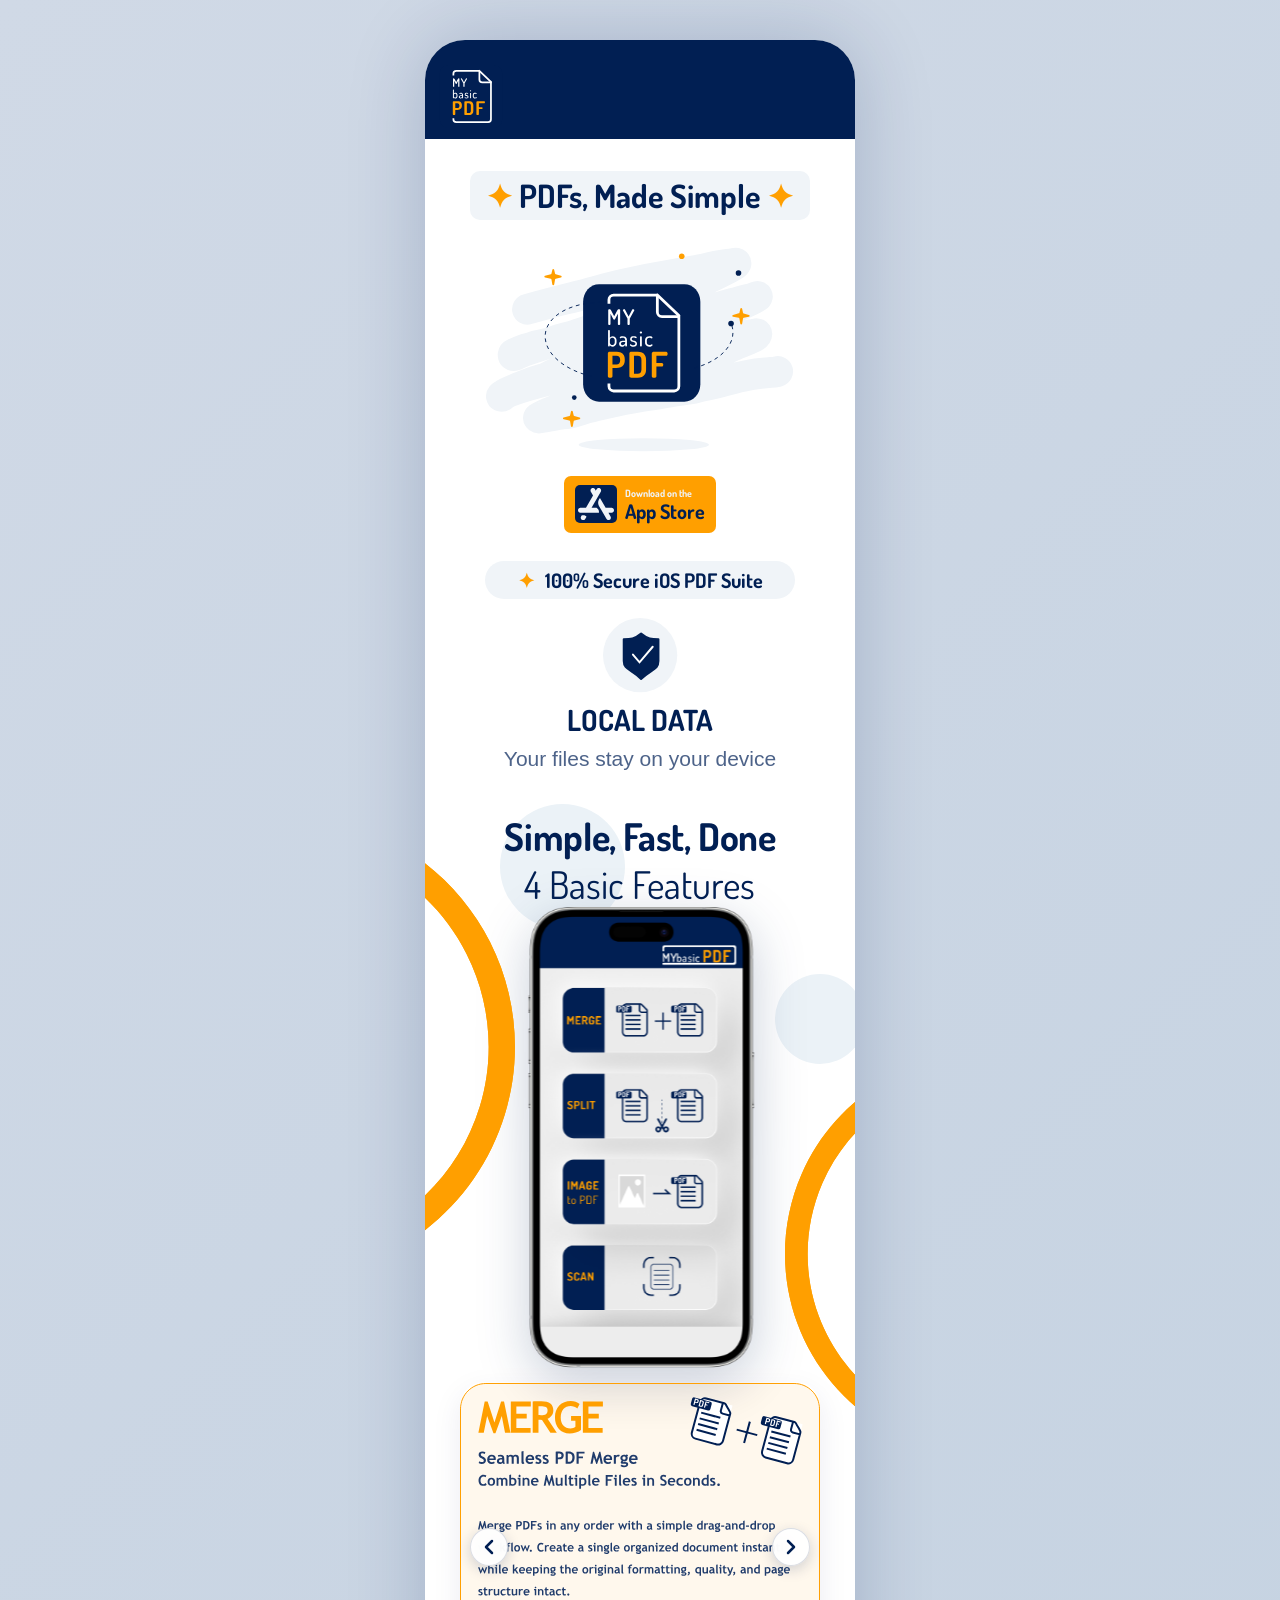
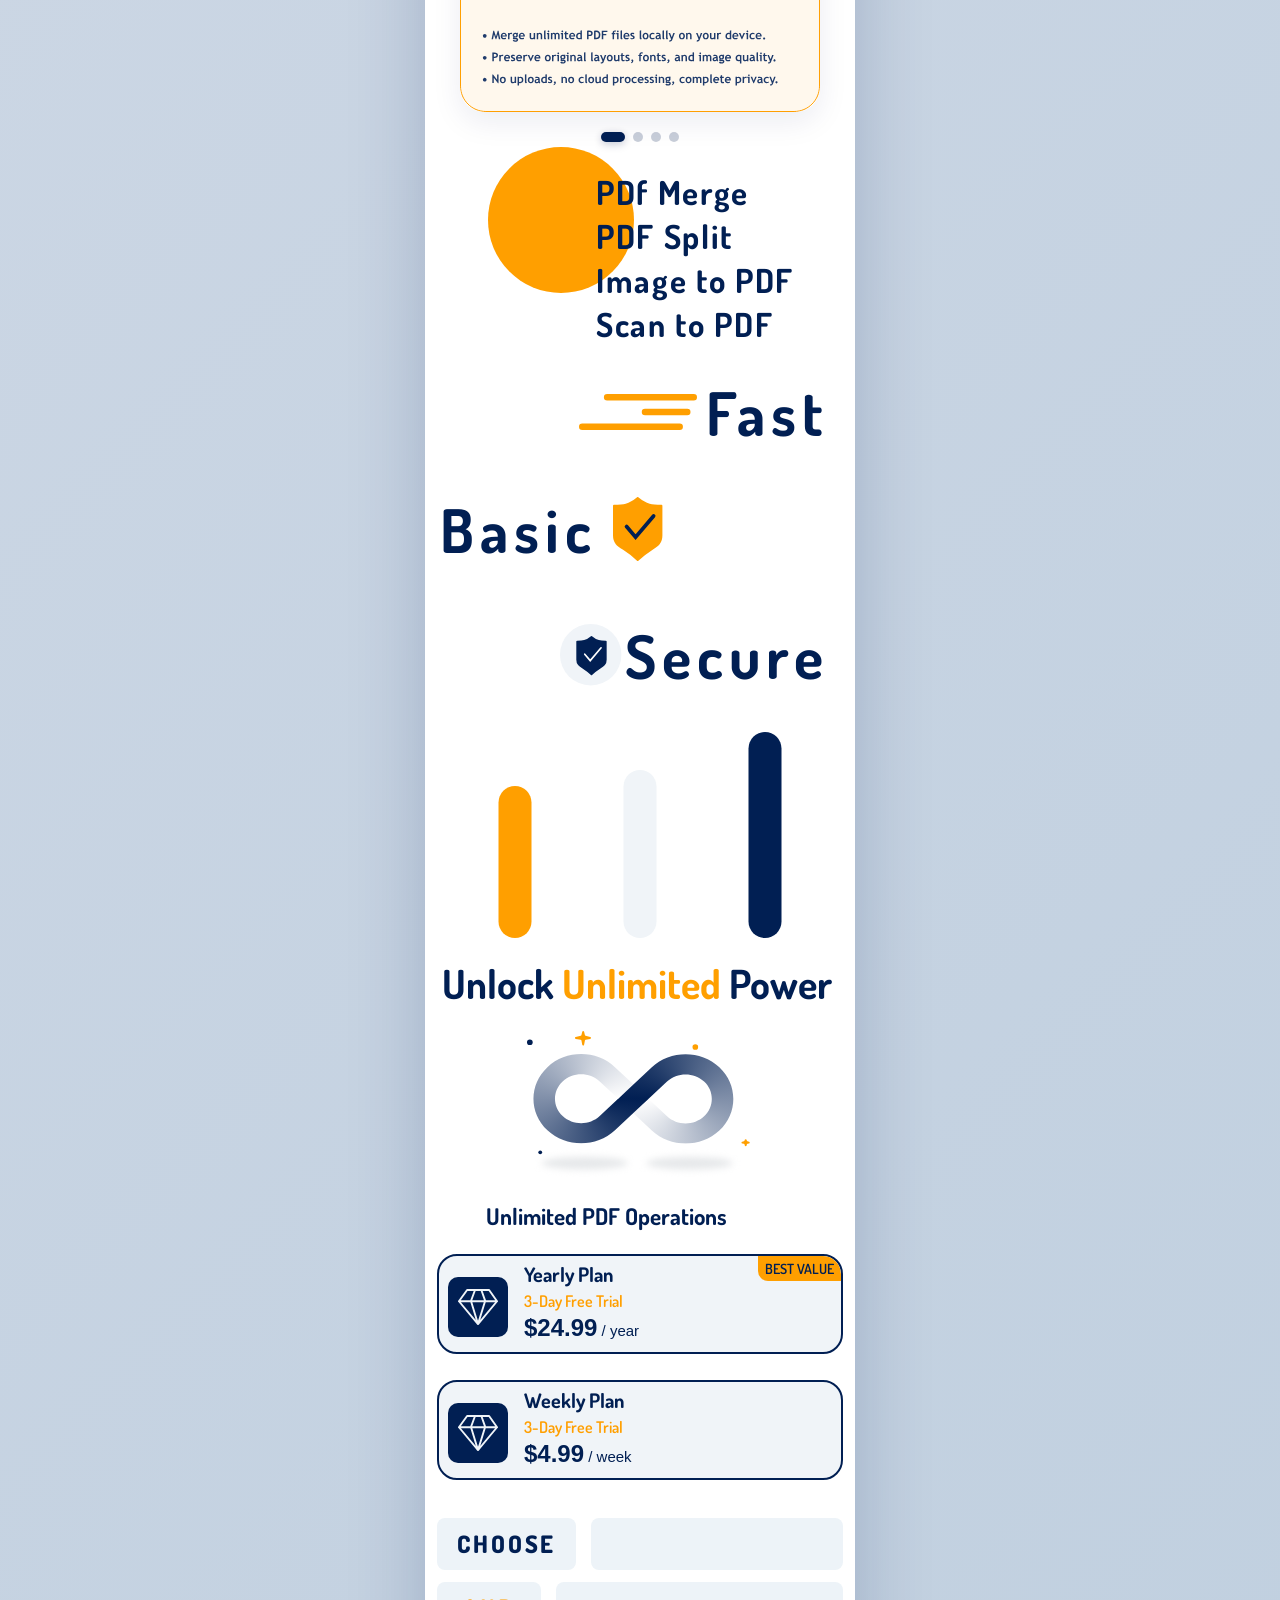
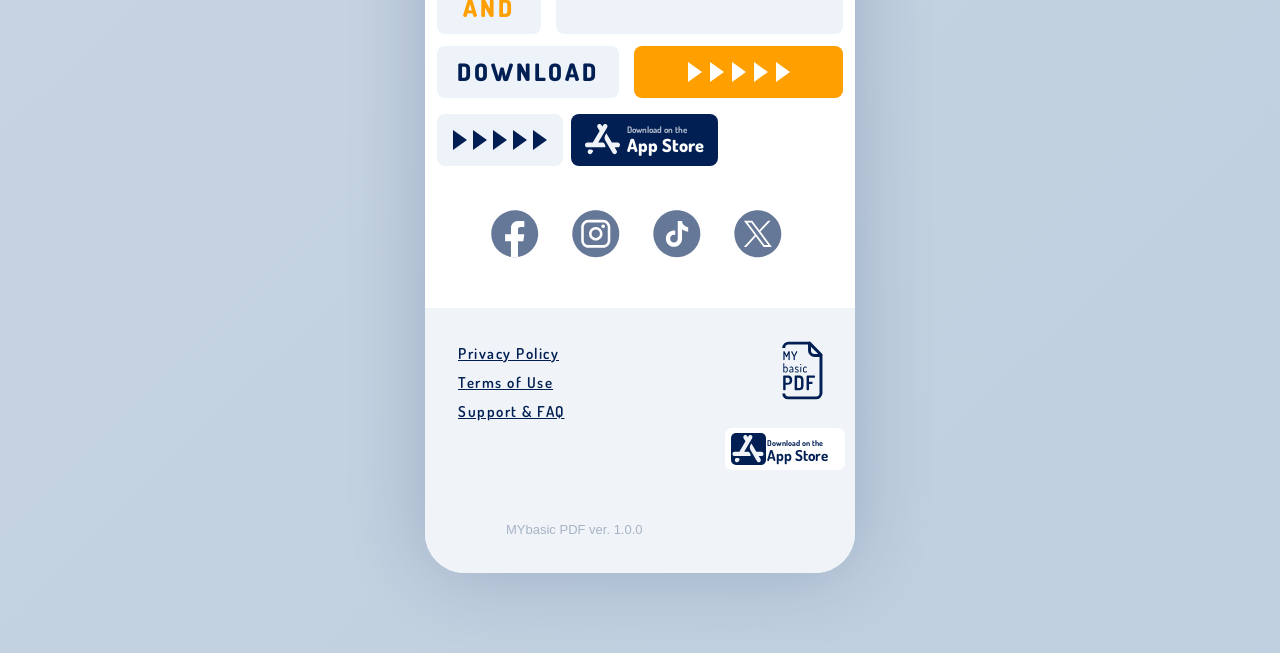
==== index.html @ a15f7bbb "ilk surum: mybasic pdf web yayina hazir" ====
<!DOCTYPE html>
<html lang="en">

<head>
    <meta charset="UTF-8">
    <meta name="viewport" content="width=device-width, initial-scale=1.0, maximum-scale=1.0">
    <title>MYbasic PDF — Simple, Fast, Secure iOS PDF Suite</title>
    <meta name="description"
        content="MYbasic PDF is the ultimate iOS PDF suite. Merge, split, scan and convert images to PDF — all locally on your device. 100% secure, zero cloud upload.">
    <link rel="icon" type="image/svg+xml" href="assets/LOGO1.svg">
    <link rel="preconnect" href="https://fonts.googleapis.com">
    <link rel="preconnect" href="https://fonts.gstatic.com" crossorigin>
    <link href="https://fonts.googleapis.com/css2?family=Dosis:wght@400;600;700;800&display=swap" rel="stylesheet">
    <link rel="stylesheet" href="style.css">
</head>

<body>
    <div id="app-root">

        <!-- ═══════════════════════════════════════════
             1. HEADER — Navy bar + layered logo
        ═══════════════════════════════════════════ -->
        <header class="app-header">
            <div class="header-logo-wrap">
                <img src="assets/LOGO1.svg" alt="" class="rect-43">

            </div>
        </header>

        <!-- ═══════════════════════════════════════════
             2. HERO — "PDFs, Made Simple" + Illustration + App Store
        ═══════════════════════════════════════════ -->
        <section class="hero-section">
            <div class="made-simple-badge">
                <span class="sparkle">✦</span>&nbsp;PDFs, Made Simple&nbsp;<span class="sparkle">✦</span>
            </div>
            <div class="hero-illustration-wrap">
                <img src="assets/SAYFA-1-LL-STRASYON.svg" alt="PDFs Made Simple Illustration" class="hero-illustration">
            </div>
            <a href="#" id="hero-appstore-btn" class="appstore-btn" aria-label="Download on the App Store">
                <div class="btn-apple-box">
                    <img src="assets/Vector2.svg" alt="" class="apple-svg">
                </div>
                <div class="btn-text">
                    <span class="btn-sub">Download on the</span>
                    <span class="btn-main">App Store</span>
                </div>
            </a>
        </section>

        <!-- ═══════════════════════════════════════════
             3. SECURITY — "100% Secure" pill + LOCAL DATA
        ═══════════════════════════════════════════ -->
        <section class="security-section">
            <div class="secure-badge" id="secure-badge-pill">
                <span class="sparkle">✦</span>
                100% Secure iOS PDF Suite
            </div>
            <div class="local-data-box">
                <img src="assets/Group-75.svg" alt="Security shield" class="shield-icon">
                <h2 class="local-data-title">LOCAL DATA</h2>
                <p class="local-data-sub">Your files stay on your device</p>
            </div>
        </section>

        <!-- ═══════════════════════════════════════════
             4 & 5. HEADLINE & PHONE SHOWCASE
        ═══════════════════════════════════════════ -->
        <section class="phone-showcase-section" id="phone-section" aria-label="App features and screenshot">
            <!-- Background floating shapes (free, not constrained) -->
            <div class="ellipse-circle-blue" aria-hidden="true"></div>
            <div class="ellipse-circle-blue-sm" aria-hidden="true"></div>
            <img src="assets/Ellipse-31.svg" alt="" class="ellipse-31" aria-hidden="true">
            <img src="assets/Ellipse-30.svg" alt="" class="ellipse-30" aria-hidden="true">

            <!-- Headline: "Simple, Fast, Done / 4 Basic Features" over the background circle -->
            <div class="headline-wrap">
                <h2 class="headline-title">Simple, Fast, Done</h2>
                <h2 class="headline-sub">4 Basic Features</h2>
            </div>

            <!-- Centered Floating Phone with scroll-driven zoom -->
            <div class="phone-img-wrap" id="zoom-phone-wrap">
                <img src="assets/phone.png" alt="MYbasic PDF app screenshot" class="phone-img" id="zoom-phone-img">
            </div>
        </section>

        <!-- ═══════════════════════════════════════════
             6. FEATURE CARDS — 4 cards: PDF Merge, Split, Image to PDF, Scan to PDF
             These are BELOW the phone, no overlap
        ═══════════════════════════════════════════ -->
        <section class="feature-cards-section" aria-label="App features">
            <div class="cards-carousel-container" id="cards-carousel">
                <button class="carousel-arrow carousel-arrow-prev" id="carousel-prev-btn" aria-label="Previous card">
                    <svg width="24" height="24" viewBox="0 0 24 24" fill="none" xmlns="http://www.w3.org/2000/svg">
                        <path d="M15 18L9 12L15 6" stroke="currentColor" stroke-width="2.5" stroke-linecap="round"
                            stroke-linejoin="round" />
                    </svg>
                </button>

                <div class="cards-slider-track" id="cards-track">
                    <!-- Slide 1: MERGE CARD -->
                    <div class="card-slide active" data-index="0">
                        <img src="assets/MERGE%20CARD.svg" alt="PDF Merge Feature" class="feature-svg-card"
                            loading="lazy">
                    </div>

                    <!-- Slide 2: SPLIT CARD -->
                    <div class="card-slide" data-index="1">
                        <img src="assets/SPLIT%20CARD.svg" alt="PDF Split Feature" class="feature-svg-card"
                            loading="lazy">
                    </div>

                    <!-- Slide 3: IMAGE TO PDF CARD -->
                    <div class="card-slide" data-index="2">
                        <img src="assets/IMAGE%20TO%20PDF%20CARD.svg" alt="Image to PDF Feature"
                            class="feature-svg-card" loading="lazy">
                    </div>

                    <!-- Slide 4: SCAN CARD -->
                    <div class="card-slide" data-index="3">
                        <img src="assets/SCAN%20CARD.svg" alt="Scan to PDF Feature" class="feature-svg-card"
                            loading="lazy">
                    </div>
                </div>

                <button class="carousel-arrow carousel-arrow-next" id="carousel-next-btn" aria-label="Next card">
                    <svg width="24" height="24" viewBox="0 0 24 24" fill="none" xmlns="http://www.w3.org/2000/svg">
                        <path d="M9 18L15 12L9 6" stroke="currentColor" stroke-width="2.5" stroke-linecap="round"
                            stroke-linejoin="round" />
                    </svg>
                </button>
            </div>

            <!-- 4 Dots Indicators -->
            <div class="carousel-dots" id="carousel-dots" role="tablist" aria-label="Card navigation dots">
                <button class="dot-btn active" data-index="0" role="tab" aria-selected="true"
                    aria-label="Card 1: PDF Merge"></button>
                <button class="dot-btn" data-index="1" role="tab" aria-selected="false"
                    aria-label="Card 2: PDF Split"></button>
                <button class="dot-btn" data-index="2" role="tab" aria-selected="false"
                    aria-label="Card 3: Image to PDF"></button>
                <button class="dot-btn" data-index="3" role="tab" aria-selected="false"
                    aria-label="Card 4: Scan to PDF"></button>
            </div>
        </section>

        <!-- ═══════════════════════════════════════════
             7. FEATURE LIST — PDF Merge / Split / Image to PDF / Scan to PDF
        ═══════════════════════════════════════════ -->
        <section class="feature-list-section">
            <div class="feature-list-wrap">
                <div class="feature-list-circle"></div>
                <p class="feature-list-text">
                    PDf Merge<br>
                    PDF Split<br>
                    Image to PDF<br>
                    Scan to PDF
                </p>
            </div>
        </section>

        <!-- ═══════════════════════════════════════════
             8. PILLARS — Fast / Basic / Secure
        ═══════════════════════════════════════════ -->
        <section class="pillars-section">
            <div class="pillars-wrap">
                <div class="pillar-row right">
                    <img src="assets/Vector.svg" alt="" class="pillar-graphic" aria-hidden="true">
                    <span class="pillar-text">Fast</span>
                </div>
                <div class="pillar-row left">
                    <span class="pillar-text">Basic</span>
                    <img src="assets/Group-74.svg" alt="" class="pillar-graphic shapes" aria-hidden="true">
                </div>
                <div class="pillar-row right">
                    <img src="assets/Group-75.svg" alt="" class="pillar-graphic shield-check" aria-hidden="true">
                    <span class="pillar-text">Secure</span>
                </div>
            </div>
        </section>

        <!-- ═══════════════════════════════════════════
             9. POWER BARS — animated decorative chart
        ═══════════════════════════════════════════ -->
        <section class="power-bars-section" aria-hidden="true">
            <div class="power-bars-inner">
                <div class="bar-rect bar-orange"></div>
                <div class="bar-rect bar-lightblue"></div>
                <div class="bar-rect bar-navy"></div>
            </div>
        </section>

        <!-- ═══════════════════════════════════════════
             10. UNLOCK UNLIMITED POWER
        ═══════════════════════════════════════════ -->
        <section class="unlimited-section">
            <h2 class="unlimited-title">
                Unlock <span class="text-orange">Unlimited</span> Power
            </h2>
            <div class="infinity-wrap">
                <img src="assets/Group-124.svg" alt="Infinity icon — unlimited operations" class="infinity-img">
            </div>
            <p class="unlimited-ops-label">Unlimited PDF Operations</p>
        </section>

        <!-- ═══════════════════════════════════════════
             11. PRICING CARDS
        ═══════════════════════════════════════════ -->
        <section class="pricing-section" aria-label="Pricing plans">

            <!-- Yearly Plan (BEST VALUE) -->
            <div class="plan-card" id="yearly-plan">
                <div class="best-value-badge">BEST VALUE</div>
                <div class="plan-card-body">
                    <div class="plan-icon-wrap">
                        <div class="plan-icon-box">
                            <img src="assets/Icon.svg" alt="Diamond" class="diamond-icon">
                        </div>
                    </div>
                    <div class="plan-info">
                        <h3 class="plan-name">Yearly Plan</h3>
                        <span class="plan-trial">3-Day Free Trial</span>
                        <div class="plan-price"><b>$24.99</b><span> / year </span></div>
                    </div>
                </div>
            </div>

            <!-- Weekly Plan -->
            <div class="plan-card" id="weekly-plan">
                <div class="plan-card-body">
                    <div class="plan-icon-wrap">
                        <div class="plan-icon-box">
                            <img src="assets/Icon.svg" alt="Diamond" class="diamond-icon">
                        </div>
                    </div>
                    <div class="plan-info">
                        <h3 class="plan-name">Weekly Plan</h3>
                        <span class="plan-trial">3-Day Free Trial</span>
                        <div class="plan-price"><b>$4.99</b><span> / week </span></div>
                    </div>
                </div>
            </div>

        </section>

        <!-- ═══════════════════════════════════════════
             12. CTA FLOW — CHOOSE / AND / DOWNLOAD + 5 Arrows & App Store
        ═══════════════════════════════════════════ -->
        <section class="cta-flow-section" aria-label="Call to action flow">
            <!-- Row 1: CHOOSE + empty light blue block -->
            <div class="cta-flow-row">
                <div class="cta-pill-label navy-text">CHOOSE</div>
                <div class="cta-pill-empty flex-grow"></div>
            </div>

            <!-- Row 2: AND + empty light blue long block -->
            <div class="cta-flow-row">
                <div class="cta-pill-label orange-text">AND</div>
                <div class="cta-pill-empty flex-grow-long"></div>
            </div>

            <!-- Row 3: DOWNLOAD + orange block with white arrows (Figma exact) -->
            <div class="cta-flow-row">
                <div class="cta-pill-label navy-text">DOWNLOAD</div>
                <div class="cta-orange-arrows-box" aria-hidden="true">
                    <span class="cta-arrow-white"></span>
                    <span class="cta-arrow-white"></span>
                    <span class="cta-arrow-white"></span>
                    <span class="cta-arrow-white"></span>
                    <span class="cta-arrow-white"></span>
                </div>
            </div>

            <!-- Row 4: 5 Navy Arrows + Dark Navy App Store Button (Figma exact) -->
            <div class="cta-flow-row bottom-cta-row">
                <div class="cta-arrows-box" aria-hidden="true">
                    <span class="cta-arrow-triangle"></span>
                    <span class="cta-arrow-triangle"></span>
                    <span class="cta-arrow-triangle"></span>
                    <span class="cta-arrow-triangle"></span>
                    <span class="cta-arrow-triangle"></span>
                </div>
                <a href="#" id="cta-appstore-btn" class="cta-appstore-button navy-button"
                    aria-label="Download on the App Store">
                    <div class="cta-apple-icon-box white-icon">
                        <img src="assets/Vector2.svg" alt="" aria-hidden="true">
                    </div>
                    <div class="cta-appstore-text">
                        <span class="cta-appstore-sub">Download on the</span>
                        <span class="cta-appstore-main">App Store</span>
                    </div>
                </a>
            </div>

            <!-- Social Media Icons (Facebook, Instagram, TikTok, X — Figma exact) -->
            <div class="social-icons-row" aria-label="Social media links">
                <img src="assets/social_icons.svg" alt="Social Media: Facebook, Instagram, TikTok, X"
                    class="social-icons-img">
            </div>
        </section>

        <!-- ═══════════════════════════════════════════
             13. FOOTER
        ═══════════════════════════════════════════ -->
        <footer class="app-footer" id="footer">
            <div class="footer-bg-panel"></div>
            <div class="footer-logo-wrap">
                <img src="assets/LOGO.svg" alt="MYbasic PDF" class="footer-logo">
            </div>
            <nav class="footer-links-list" aria-label="Footer navigation">
                <a href="privacy.html">Privacy Policy</a>
                <a href="terms.html">Terms of Use</a>
                <a href="support.html">Support &amp; FAQ</a>
            </nav>
            <div class="footer-version">MYbasic PDF ver. 1.0.0</div>
            <a href="#" id="footer-appstore-btn" class="footer-appstore-btn" aria-label="Download on the App Store">
                <div class="footer-apple-box">
                    <img src="assets/Vector2.svg" alt="">
                </div>
                <div class="footer-btn-text">
                    <span class="footer-btn-sub">Download on the</span>
                    <span class="footer-btn-main">App Store</span>
                </div>
            </a>
        </footer>

    </div><!-- /#app-root -->

    <script>
        // ── Intersection Observer: fade-up animations on scroll ──
        const observer = new IntersectionObserver((entries) => {
            entries.forEach(entry => {
                if (entry.isIntersecting) {
                    entry.target.classList.add('is-visible');
                    observer.unobserve(entry.target);
                }
            });
        }, { threshold: 0.12 });

        document.querySelectorAll('.plan-card, .unlimited-section, .cards-carousel-container').forEach(el => {
            el.classList.add('will-animate');
            observer.observe(el);
        });

        // ── Feature Cards Carousel Slider (Merge, Split, Image to PDF, Scan) ──
        (function initCardsCarousel() {
            const track = document.getElementById('cards-track');
            const prevBtn = document.getElementById('carousel-prev-btn');
            const nextBtn = document.getElementById('carousel-next-btn');
            const dots = document.querySelectorAll('#carousel-dots .dot-btn');
            const slides = document.querySelectorAll('.card-slide');
            const totalSlides = slides.length;
            let currentIndex = 0;

            function updateCarousel(index) {
                if (index < 0) {
                    currentIndex = totalSlides - 1;
                } else if (index >= totalSlides) {
                    currentIndex = 0;
                } else {
                    currentIndex = index;
                }

                // Slide track transition
                track.style.transform = `translateX(-${currentIndex * 100}%)`;

                // Active classes & accessibility
                slides.forEach((slide, i) => {
                    const isActive = (i === currentIndex);
                    slide.classList.toggle('active', isActive);
                });

                dots.forEach((dot, i) => {
                    const isActive = (i === currentIndex);
                    dot.classList.toggle('active', isActive);
                    dot.setAttribute('aria-selected', isActive ? 'true' : 'false');
                });
            }

            if (prevBtn) {
                prevBtn.addEventListener('click', () => {
                    updateCarousel(currentIndex - 1);
                });
            }

            if (nextBtn) {
                nextBtn.addEventListener('click', () => {
                    updateCarousel(currentIndex + 1);
                });
            }

            dots.forEach((dot, i) => {
                dot.addEventListener('click', () => {
                    updateCarousel(i);
                });
            });

            // Touch swipe support (Mobile friendly)
            let startX = 0;
            let isDragging = false;

            const container = document.getElementById('cards-carousel');
            if (container) {
                container.addEventListener('touchstart', (e) => {
                    startX = e.touches[0].clientX;
                    isDragging = true;
                }, { passive: true });

                container.addEventListener('touchend', (e) => {
                    if (!isDragging) return;
                    const endX = e.changedTouches[0].clientX;
                    const diff = startX - endX;
                    if (Math.abs(diff) > 40) {
                        if (diff > 0) {
                            updateCarousel(currentIndex + 1);
                        } else {
                            updateCarousel(currentIndex - 1);
                        }
                    }
                    isDragging = false;
                }, { passive: true });
            }

            // Keyboard arrow support when focused
            container.addEventListener('keydown', (e) => {
                if (e.key === 'ArrowLeft') {
                    updateCarousel(currentIndex - 1);
                } else if (e.key === 'ArrowRight') {
                    updateCarousel(currentIndex + 1);
                }
            });
        })();
    </script>

</body>

</html>
---- style.css ----
/* ===================================================
   MYbasic PDF — Pixel-Perfect Landing Page
   Framer reference: https://lovable-globe-269634.framer.app/
   Renk sistemi: navy=#011F53, orange=#FF9F00, light=#F0F4F8
   =================================================== */

@import url('https://fonts.googleapis.com/css2?family=Dosis:wght@400;600;700;800&display=swap');

*,
*::before,
*::after {
    box-sizing: border-box;
    margin: 0;
    padding: 0;
    border: 0;
}

:root {
    --navy: #011F53;
    --orange: #FF9F00;
    --light-bg: #F0F4F8;
    --white: #FFFFFF;
    --text-mid: rgba(32, 60, 108, 0.80);
    --page-max: 430px;
    --tr: 0.32s cubic-bezier(0.16, 1, 0.3, 1);
}

html {
    scroll-behavior: smooth;
}

body {
    font-family: 'Dosis', sans-serif;
    background: #dde4ed;
    -webkit-font-smoothing: antialiased;
    min-height: 100vh;
    display: flex;
    justify-content: center;
}

/* ─── Desktop wrapper ──────────────────────────────── */
#app-root {
    width: 100%;
    max-width: var(--page-max);
    background: var(--white);
    position: relative;
    box-shadow: 0 0 80px rgba(1, 31, 83, 0.2);
    overflow-x: hidden;
}

@media (min-width: 900px) {
    body {
        background: linear-gradient(135deg, #d0d9e6 0%, #bfcfdf 100%);
        align-items: flex-start;
        padding: 40px 0 80px;
    }

    #app-root {
        border-radius: 40px;
        margin: 0 auto;
    }
}

img {
    display: block;
}

.sparkle {
    font-style: normal;
    color: var(--orange);
}

/* ═══════════════════════════════════════════════════
   1. HEADER
═══════════════════════════════════════════════════ */
.app-header {
    width: 100%;
    height: 99px;
    background: var(--navy);
    display: flex;
    align-items: flex-start;
    padding: 25px 12px 11px;
    z-index: 20;
    position: relative;
    flex-shrink: 0;
}

.header-logo-wrap {
    position: relative;
    width: 68px;
    height: 63px;
    flex-shrink: 0;
}

.header-logo-wrap .rect-43 {
    width: 68px;
    height: 63px;
}

.header-logo-wrap .rect-41 {
    position: absolute;
    top: 16.9px;
    left: 14.9px;
    width: 40.7px;
    height: 40.7px;
}

.header-logo-wrap .rect-411 {
    position: absolute;
    top: 5.8px;
    left: 14.9px;
    width: 28.5px;
    height: 4.7px;
}

.header-logo-wrap .vec-11 {
    position: absolute;
    top: 5.8px;
    left: 43px;
    width: 12.5px;
    height: 11.1px;
}

.header-logo-wrap .vec-12 {
    position: absolute;
    top: 6.4px;
    left: 43px;
    width: 13.1px;
    height: 11.1px;
}

.header-logo-wrap .label-my {
    position: absolute;
    top: 13.4px;
    left: 14.4px;
    width: 15.2px;
    height: 8.5px;
}

.header-logo-wrap .label-basic {
    position: absolute;
    top: 24.7px;
    left: 14.4px;
    width: 25.9px;
    height: 8.9px;
}

.header-logo-wrap .label-pdf {
    position: absolute;
    top: 36.4px;
    left: 14.2px;
    width: 34.8px;
    height: 14px;
}

/* ═══════════════════════════════════════════════════
   2. HERO
═══════════════════════════════════════════════════ */
.hero-section {
    width: 100%;
    display: flex;
    flex-direction: column;
    align-items: center;
    padding: 32px 16px 28px;
    gap: 24px;
    text-align: center;
}

.made-simple-badge {
    width: 100%;
    max-width: 340px;
    height: 49px;
    border-radius: 10px;
    background: var(--light-bg);
    display: flex;
    align-items: center;
    justify-content: center;
    font-size: 32px;
    font-weight: 700;
    color: var(--navy);
    font-family: 'Dosis', sans-serif;
}

.hero-illustration-wrap {
    width: 100%;
    max-width: 308px;
}

.hero-illustration {
    width: 100%;
    height: auto;
    max-height: 222px;
    object-fit: contain;
}

/* App Store button */
.appstore-btn {
    display: inline-flex;
    align-items: center;
    justify-content: center;
    gap: 8px;
    width: 152px;
    height: 57px;
    border-radius: 7px;
    background: var(--orange);
    text-decoration: none;
    padding: 8px;
    cursor: pointer;
    transition: transform var(--tr), box-shadow var(--tr);
    flex-shrink: 0;
}

.appstore-btn:hover {
    transform: translateY(-2px);
    box-shadow: 0 8px 20px rgba(255, 159, 0, 0.4);
}

.btn-apple-box {
    width: 42px;
    height: 38px;
    border-radius: 5px;
    background: var(--navy);
    display: flex;
    align-items: center;
    justify-content: center;
    flex-shrink: 0;
}

.btn-apple-box .apple-svg {
    width: 90%;
    height: auto;
    max-height: 33px;
    object-fit: contain;
}

.btn-text {
    display: flex;
    flex-direction: column;
    align-items: flex-start;
    justify-content: center;
}

.btn-sub {
    font-size: 10px;
    font-weight: 700;
    color: var(--light-bg);
    line-height: 1.2;
    font-family: 'Dosis', sans-serif;
}

.btn-main {
    font-size: 20px;
    font-weight: 700;
    color: var(--navy);
    line-height: 1;
    margin-top: 2px;
    font-family: 'Dosis', sans-serif;
}

/* ═══════════════════════════════════════════════════
   3. SECURITY
═══════════════════════════════════════════════════ */
.security-section {
    width: 100%;
    display: flex;
    flex-direction: column;
    align-items: center;
    gap: 19px;
    padding: 0 60px 32px;
}

.secure-badge {
    width: 100%;
    max-width: 320px;
    height: 38px;
    border-radius: 20px;
    background: var(--light-bg);
    display: flex;
    align-items: center;
    justify-content: center;
    gap: 10px;
    font-size: 20px;
    font-weight: 700;
    color: var(--navy);
    font-family: 'Dosis', sans-serif;
}

.local-data-box {
    display: flex;
    flex-direction: column;
    align-items: center;
    gap: 8px;
}

.shield-icon {
    width: 75px;
    height: 75px;
    object-fit: contain;
    margin: 0 auto;
}

.local-data-title {
    font-size: 29px;
    font-weight: 700;
    color: var(--navy);
    text-align: center;
    font-family: 'Dosis', sans-serif;
}

.local-data-sub {
    font-size: 21px;
    font-weight: 400;
    color: var(--text-mid);
    text-align: center;
    line-height: 26px;
    font-family: Arial, sans-serif;
}

/* ═══════════════════════════════════════════════════
   4 & 5. HEADLINE & PHONE SHOWCASE (Framer Unclipped Match)
   — Organic background without artificial overflow clips
   — Light gray circle positioned behind "Simple, Fast, Done"
   — Yellow/orange curve flowing naturally around the phone
═══════════════════════════════════════════════════ */
/* ═══════════════════════════════════════════════════
   4 & 5. HEADLINE & PHONE SHOWCASE (Smooth In-Place Scroll Zoom)
   — Normal flow without giant white gaps
   — Zooms smoothly from 0.75 to 1.25 as user scrolls it into view
═══════════════════════════════════════════════════ */
.phone-showcase-section {
    width: 100%;
    position: relative;
    overflow: visible;
    background: transparent;
    display: flex;
    flex-direction: column;
    align-items: center;
    padding-top: 10px;
    margin-bottom: 0px;
}

/* Light circle behind "Simple, Fast, Done" text - positioned towards top-left like Framer */
.ellipse-circle-blue {
    position: absolute;
    top: 0px;
    left: 75px;
    width: 125px;
    height: 125px;
    border-radius: 50%;
    background: #EBF2F7;
    z-index: 0;
    pointer-events: none;
}

.ellipse-circle-blue-sm {
    position: absolute;
    top: 170px;
    right: -10px;
    width: 90px;
    height: 90px;
    border-radius: 50%;
    background: #EBF2F7;
    z-index: 0;
    pointer-events: none;
}

/* Thick yellow/orange curve wrapping naturally from the left around the phone */
.ellipse-31 {
    position: absolute;
    top: -10px;
    left: -200px;
    width: 290px;
    height: 520px;
    z-index: 1;
    pointer-events: none;
    object-fit: contain;
}

/* Thin yellow/orange arc on the right */
.ellipse-30 {
    position: absolute;
    top: 250px;
    right: -90px;
    width: 220px;
    height: 380px;
    z-index: 1;
    pointer-events: none;
    object-fit: contain;
}

/* Headline sits above the background circle */
.headline-wrap {
    position: relative;
    z-index: 2;
    display: flex;
    flex-direction: column;
    align-items: center;
    gap: 4px;
    padding: 0 16px 12px;
    text-align: center;
}

.headline-title {
    font-size: 38px;
    font-weight: 700;
    color: var(--navy);
    line-height: 44px;
    font-family: 'Dosis', sans-serif;
    letter-spacing: -0.01em;
}

.headline-sub {
    font-size: 38px;
    font-weight: 400;
    color: var(--navy);
    line-height: 44px;
    font-family: 'Dosis', sans-serif;
}

/* Sticky Zoom Track: provides the scroll distance for zooming without extra empty space */
.phone-sticky-track {
    position: relative;
    width: 100%;
    height: 1100px;
    /* Exact controlled scroll track for zoom */
}

/* Sticky Window: keeps the phone centered in viewport while scrolling through the track */
.phone-sticky-window {
    position: -webkit-sticky;
    position: sticky;
    top: calc(50vh - 225px);
    width: 100%;
    height: 450px;
    display: flex;
    justify-content: center;
    align-items: center;
    z-index: 3;
    pointer-events: none;
}

/* Centered phone mockup with hardware acceleration */
.phone-img-wrap {
    position: relative;
    width: 250px;
    height: 440px;
    margin: 0 auto;
    display: flex;
    justify-content: center;
    align-items: center;
    pointer-events: auto;
}

.phone-img {
    width: 150%;
    height: 140%;
    object-fit: contain;
    transform: scale(0.75);
    /* Starts at 0.75 */
    transform-origin: center center;
    will-change: transform;
    filter: drop-shadow(0 20px 35px rgba(1, 31, 83, 0.22));
}

/* ═══════════════════════════════════════════════════
   6. FEATURE CARDS CAROUSEL SLIDER (Merge, Split, Image to PDF, Scan)
   Interactive slider with left/right arrows & 4 dots
═══════════════════════════════════════════════════ */
.feature-cards-section {
    width: 100%;
    display: flex;
    flex-direction: column;
    align-items: center;
    padding: 24px 16px 16px;
    position: relative;
}

.cards-carousel-container {
    width: 100%;
    max-width: 360px;
    position: relative;
    overflow: hidden;
    border-radius: 24px;
    box-shadow: 0 10px 30px rgba(1, 31, 83, 0.08);
}

.cards-slider-track {
    display: flex;
    width: 100%;
    transition: transform 0.4s cubic-bezier(0.25, 1, 0.5, 1);
    will-change: transform;
}

.card-slide {
    flex: 0 0 100%;
    width: 100%;
    display: flex;
    justify-content: center;
    align-items: center;
    user-select: none;
    -webkit-user-drag: none;
}

.feature-svg-card {
    width: 100%;
    height: auto;
    display: block;
    aspect-ratio: 361 / 331;
    pointer-events: none;
}

/* Navigation Arrows (Left & Right) */
.carousel-arrow {
    position: absolute;
    top: 50%;
    transform: translateY(-50%);
    width: 38px;
    height: 38px;
    border-radius: 50%;
    background: rgba(255, 255, 255, 0.92);
    border: 1.5px solid rgba(1, 31, 83, 0.15);
    color: var(--navy);
    display: flex;
    align-items: center;
    justify-content: center;
    cursor: pointer;
    z-index: 10;
    box-shadow: 0 4px 14px rgba(1, 31, 83, 0.18);
    transition: all 0.22s ease;
    backdrop-filter: blur(8px);
    -webkit-backdrop-filter: blur(8px);
    padding: 0;
}

.carousel-arrow:hover {
    background: var(--navy);
    color: var(--white);
    border-color: var(--navy);
    transform: translateY(-50%) scale(1.08);
    box-shadow: 0 6px 18px rgba(1, 31, 83, 0.28);
}

.carousel-arrow:active {
    transform: translateY(-50%) scale(0.95);
}

.carousel-arrow-prev {
    left: 10px;
}

.carousel-arrow-next {
    right: 10px;
}

/* 4 Dots Indicator (Social Media / Carousel style) */
.carousel-dots {
    display: flex;
    align-items: center;
    justify-content: center;
    gap: 8px;
    margin-top: 16px;
    padding: 4px 0;
}

.dot-btn {
    width: 10px;
    height: 10px;
    border-radius: 50%;
    background: rgba(1, 31, 83, 0.22);
    border: none;
    cursor: pointer;
    padding: 0;
    transition: all 0.3s cubic-bezier(0.25, 1, 0.5, 1);
}

.dot-btn:hover {
    background: rgba(1, 31, 83, 0.45);
}

.dot-btn.active {
    width: 24px;
    border-radius: 12px;
    background: var(--navy);
    box-shadow: 0 2px 8px rgba(1, 31, 83, 0.25);
}

/* Scroll-in animations */
.will-animate {
    opacity: 0;
    transform: translateY(28px);
    transition: opacity 0.55s ease, transform 0.55s ease;
}

.will-animate:nth-child(2) {
    transition-delay: 0.1s;
}

.will-animate:nth-child(3) {
    transition-delay: 0.2s;
}

.will-animate:nth-child(4) {
    transition-delay: 0.3s;
}

.will-animate.is-visible {
    opacity: 1;
    transform: translateY(0);
}

/* ═══════════════════════════════════════════════════
   7. FEATURE LIST (PDF Merge / Split / etc. big text)
═══════════════════════════════════════════════════ */
.feature-list-section {
    width: 100%;
    display: flex;
    justify-content: flex-end;
    padding: 8px 0 0;
}

.feature-list-wrap {
    position: relative;
    padding: 0 61px 36px;
}

.feature-list-circle {
    position: absolute;
    top: -23px;
    left: -47px;
    width: 146px;
    height: 146px;
    border-radius: 50%;
    background: rgba(255, 159, 0, 1);
}

.feature-list-text {
    font-size: 33px;
    font-weight: 700;
    color: var(--navy);
    line-height: 44px;
    letter-spacing: 0.05em;
    position: relative;
    z-index: 1;
    font-family: 'Dosis', sans-serif;
}

/* ═══════════════════════════════════════════════════
   8. PILLARS — Fast / Basic / Secure
═══════════════════════════════════════════════════ */
.pillars-section {
    width: 100%;
    padding: 8px 0 32px;
}

.pillars-wrap {
    width: 100%;
    padding: 0 26px 0 15px;
    display: flex;
    flex-direction: column;
    gap: 62px;
}

.pillar-row {
    display: flex;
    align-items: center;
}

.pillar-row.right {
    justify-content: flex-end;
}

.pillar-row.left {
    justify-content: flex-start;
    gap: 16px;
}

.pillar-text {
    font-size: 60px;
    font-weight: 700;
    color: var(--navy);
    letter-spacing: 0.1em;
    line-height: 44px;
    font-family: 'Dosis', sans-serif;
}

.pillar-graphic {
    width: 136px;
    height: 36px;
    object-fit: contain;
}

.pillar-graphic.shapes {
    width: 50px;
    height: 66px;
}

.pillar-graphic.shield-check {
    width: 68px;
    height: 62px;
}

/* ═══════════════════════════════════════════════════
   9. POWER BARS
═══════════════════════════════════════════════════ */
.power-bars-section {
    width: 100%;
    height: 220px;
    position: relative;
    overflow: hidden;
}

.power-bars-inner {
    position: absolute;
    bottom: 0;
    left: 50%;
    transform: translateX(-50%);
    display: flex;
    align-items: flex-end;
    gap: 92px;
}

.bar-rect {
    width: 33px;
    border-radius: 20px;
    flex-shrink: 0;
}

.bar-orange {
    height: 152px;
    background: var(--orange);
}

.bar-lightblue {
    height: 168px;
    background: var(--light-bg);

}

.bar-navy {
    height: 206px;
    background: var(--navy);
}

/* ═══════════════════════════════════════════════════
   10. UNLIMITED
═══════════════════════════════════════════════════ */
.unlimited-section {
    width: 100%;
    display: flex;
    flex-direction: column;
    align-items: flex-start;
    gap: 24px;
    padding: 24px 17px 24px;
}

.unlimited-title {
    font-size: 40px;
    font-weight: 700;
    color: var(--navy);
    line-height: 42px;
    font-family: 'Dosis', sans-serif;
}

.unlimited-title .text-orange {
    color: var(--orange);
}

.infinity-wrap {
    width: 100%;
    padding: 0 60px;
}

.infinity-img {
    width: 100%;
    height: 149px;
    object-fit: contain;
}

.unlimited-ops-label {
    font-size: 23px;
    font-weight: 700;
    color: var(--navy);
    padding: 0 44px;
    font-family: 'Dosis', sans-serif;
}

/* ═══════════════════════════════════════════════════
   11. PRICING
═══════════════════════════════════════════════════ */
.pricing-section {
    width: 100%;
    display: flex;
    flex-direction: column;
    gap: 26px;
    padding: 0 12px 22px;
}

.plan-card {
    width: 100%;
    border-radius: 20px;
    background: var(--light-bg);
    border: 2px solid var(--navy);
    display: flex;
    align-items: flex-end;
    padding: 0 0 9px 9px;
    gap: 23px;
    position: relative;
    overflow: hidden;
    transition: transform var(--tr), box-shadow var(--tr);
}

.plan-card:hover {
    transform: translateY(-3px);
    box-shadow: 0 12px 30px rgba(1, 31, 83, 0.12);
}

.best-value-badge {
    position: absolute;
    top: 0;
    right: 0;
    background: var(--orange);
    color: var(--navy);
    font-size: 14px;
    font-weight: 600;
    border-radius: 0 18px 0 10px;
    z-index: 2;
    min-width: 83px;
    height: 25px;
    display: flex;
    align-items: center;
    justify-content: center;
    padding: 0 6px;
    font-family: 'Dosis', sans-serif;
}

.plan-card-body {
    display: flex;
    align-items: flex-end;
    gap: 16px;
    padding-top: 5px;
    flex: 1;
}

.plan-icon-wrap {
    padding-bottom: 6px;
    flex-shrink: 0;
}

.plan-icon-box {
    width: 60px;
    height: 60px;
    border-radius: 10px;
    background: var(--navy);
    display: flex;
    align-items: center;
    justify-content: center;
    padding: 12px 10px;
}

.diamond-icon {
    width: 40px;
    height: 36px;
    object-fit: contain;
}

.plan-info {
    display: flex;
    flex-direction: column;
    gap: 4.5px;
    flex: 1;
}

.plan-name {
    font-size: 20px;
    font-weight: 700;
    color: var(--navy);
    font-family: 'Dosis', sans-serif;
}

.plan-trial {
    font-size: 16px;
    font-weight: 600;
    color: var(--orange);
    font-family: 'Dosis', sans-serif;
}

.plan-price {
    font-size: 24px;
    color: var(--navy);
    font-family: Arial, sans-serif;
    line-height: 24px;
}

.plan-price b {
    font-weight: 700;
}

.plan-price span {
    font-size: 15px;
}

.pricing-appstore-wrap {
    padding: 0 104px;
    width: 100%;
}

.appstore-btn-large {
    display: flex;
    align-items: flex-start;
    gap: 0.8px;
    width: 100%;
    border-radius: 7px;
    background: var(--orange);
    padding: 10px 0.5px 9px 9px;
    cursor: pointer;
    text-decoration: none;
    transition: transform var(--tr), box-shadow var(--tr);
}

.appstore-btn-large:hover {
    transform: translateY(-2px);
    box-shadow: 0 8px 24px rgba(255, 159, 0, 0.4);
}

.btn-large-apple-box {
    width: 42px;
    height: 38px;
    border-radius: 5px;
    background: var(--navy);
    position: relative;
    flex-shrink: 0;
}

.btn-large-apple-box img {
    position: absolute;
    top: 2.5px;
    left: calc(50% - 19.4px);
    width: 38px;
    height: 33px;
}

.btn-large-text {
    display: flex;
    flex-direction: column;
    flex-shrink: 0;
}

.btn-large-sub {
    font-size: 11px;
    font-weight: 700;
    font-family: 'Dosis', sans-serif;
    color: var(--light-bg);
    width: 81px;
    text-align: center;
    display: block;
}

.btn-large-main {
    font-size: 22px;
    line-height: 30px;
    font-weight: 700;
    font-family: 'Dosis', sans-serif;
    color: var(--navy);
    padding-left: 3px;
    margin-top: -6px;
}

/* ═══════════════════════════════════════════════════
   12. CTA FLOW — CHOOSE / AND / DOWNLOAD + 5 Arrows & App Store (Photo 1)
═══════════════════════════════════════════════════ */
.cta-flow-section {
    width: 100%;
    display: flex;
    flex-direction: column;
    gap: 12px;
    padding: 16px 12px 36px;
    box-sizing: border-box;
}

.cta-flow-row {
    display: flex;
    align-items: center;
    gap: 15px;
    width: 100%;
}

.cta-pill-label {
    min-height: 52px;
    display: flex;
    align-items: center;
    justify-content: center;
    padding: 0 20px;
    background: #EDF3F8;
    border-radius: 8px;
    font-size: 24px;
    font-weight: 800;
    letter-spacing: 0.12em;
    font-family: 'Dosis', sans-serif;
    text-transform: uppercase;
    flex-shrink: 0;
}

.cta-pill-label.navy-text {
    color: var(--navy);
}

.cta-pill-label.orange-text {
    color: var(--orange);
    padding: 0 26px;
}

.cta-pill-empty {
    min-height: 52px;
    background: #EDF3F8;
    border-radius: 8px;
}

.cta-pill-empty.flex-grow {
    flex: 1;
}

.cta-pill-empty.flex-grow-long {
    flex: 1;
}

/* Row 4: Arrows Box + App Store Button + Navy block */
.bottom-cta-row {
    margin-top: 4px;
    display: flex;
    align-items: stretch;
    gap: 8px;
}

.cta-arrows-box {
    min-height: 52px;
    background: #EDF3F8;
    border-radius: 8px;
    display: flex;
    align-items: center;
    justify-content: center;
    gap: 6px;
    padding: 0 16px;
    flex-shrink: 0;
}

.cta-arrow-triangle {
    width: 0;
    height: 0;
    border-top: 10px solid transparent;
    border-bottom: 10px solid transparent;
    border-left: 14px solid var(--navy);
    display: inline-block;
}

.cta-appstore-button {
    min-height: 52px;
    background: var(--orange);
    border-radius: 8px;
    display: flex;
    align-items: center;
    padding: 6px 14px;
    gap: 8px;
    text-decoration: none;
    flex-shrink: 0;
    transition: transform var(--tr), box-shadow var(--tr);
}

.cta-appstore-button:hover {
    transform: translateY(-2px);
    box-shadow: 0 6px 20px rgba(255, 159, 0, 0.4);
}

.cta-apple-icon-box {
    width: 34px;
    height: 32px;
    background: var(--navy);
    border-radius: 6px;
    display: flex;
    align-items: center;
    justify-content: center;
}

.cta-apple-icon-box img {
    width: 35px;
    height: 35px;
    object-fit: contain;
}

.cta-appstore-text {
    display: flex;
    flex-direction: column;
}

.cta-appstore-sub {
    font-size: 9px;
    font-weight: 700;
    font-family: 'Dosis', sans-serif;
    color: var(--light-bg);
    line-height: 11px;
}

.cta-appstore-main {
    font-size: 18px;
    font-weight: 800;
    font-family: 'Dosis', sans-serif;
    color: var(--navy);
    line-height: 20px;
}

.cta-orange-arrows-box {
    min-height: 52px;
    flex: 1;
    background: var(--orange);
    border-radius: 8px;
    display: flex;
    align-items: center;
    justify-content: center;
    gap: 8px;
    padding: 0 16px;
}

.cta-arrow-white {
    width: 0;
    height: 0;
    border-top: 10px solid transparent;
    border-bottom: 10px solid transparent;
    border-left: 14px solid var(--white);
    display: inline-block;
}

.cta-appstore-button.navy-button {
    background: var(--navy);
    color: var(--white);
}

.cta-appstore-button.navy-button .cta-apple-icon-box {
    background: transparent;
}

.cta-appstore-button.navy-button .cta-appstore-main {
    color: var(--white);
}

.cta-appstore-button.navy-button .cta-appstore-sub {
    color: rgba(255, 255, 255, 0.7);
}

/* Social media icons row */
.social-icons-row {
    width: 100%;
    display: flex;
    justify-content: center;
    align-items: center;
    padding: 24px 0 8px;
}

.social-icons-img {
    width: 500px;
    height: auto;
    object-fit: contain;
}

/* ═══════════════════════════════════════════════════
   13. FOOTER
═══════════════════════════════════════════════════ */
.app-footer {
    width: 100%;
    height: 265px;
    position: relative;
    background: var(--light-bg);
    overflow: hidden;
}

.footer-bg-panel {
    position: absolute;
    top: 0;
    left: 0;
    width: 397px;
    height: 339px;
    background: var(--light-bg);
}

.footer-logo-wrap {
    position: absolute;
    top: 29px;
    right: 22px;
    z-index: 1;
}

.footer-logo {
    width: 63px;
    height: 68px;
    object-fit: contain;
}

.footer-links-list {
    position: absolute;
    top: 32px;
    left: 33px;
    display: flex;
    flex-direction: column;
    gap: 1px;
    z-index: 1;
}

.footer-links-list a {
    font-size: 15px;
    font-weight: 600;
    color: var(--navy);
    text-decoration: underline;
    letter-spacing: 0.1em;
    line-height: 22px;
    height: 28px;
    display: flex;
    align-items: center;
    font-family: 'Dosis', sans-serif;
    transition: opacity var(--tr);
}

.footer-links-list a:hover {
    opacity: 0.6;
}

.footer-version {
    position: absolute;
    bottom: 36px;
    left: 81px;
    font-size: 13px;
    font-family: Arial, sans-serif;
    color: rgba(1, 31, 83, 0.3);
    z-index: 1;
}

.footer-appstore-btn {
    position: absolute;
    top: 120px;
    right: 10px;
    width: 120px;
    border-radius: 7px;
    background: var(--white);
    display: flex;
    align-items: flex-end;
    padding: 5.4px 2px 2px 6px;
    gap: 4px;
    z-index: 1;
    text-decoration: none;
    transition: transform var(--tr);
}

.footer-appstore-btn:hover {
    transform: translateY(-2px);
}

.footer-apple-box {
    width: 35px;
    height: 32px;
    border-radius: 5px;
    background: var(--navy);
    position: relative;
    flex-shrink: 0;
    margin-bottom: 2.8px;
}

.footer-apple-box img {
    position: absolute;
    top: 2.1px;
    left: calc(50% - 16.25px);
    width: 31.8px;
    height: 27.6px;
}

.footer-btn-text {
    display: flex;
    flex-direction: column;
    flex: 1;
    margin-left: -2.8px;
}

.footer-btn-sub {
    font-size: 8px;
    font-weight: 700;
    color: var(--navy);
    font-family: 'Dosis', sans-serif;
    display: block;
}

.footer-btn-main {
    font-size: 15px;
    font-weight: 700;
    font-family: 'Dosis', sans-serif;
    color: var(--navy);
    line-height: 25px;
    height: 25px;
    min-width: 62px;
    padding-left: 0px;
    margin-top: -5.7px;
    display: flex;
    align-items: center;
}
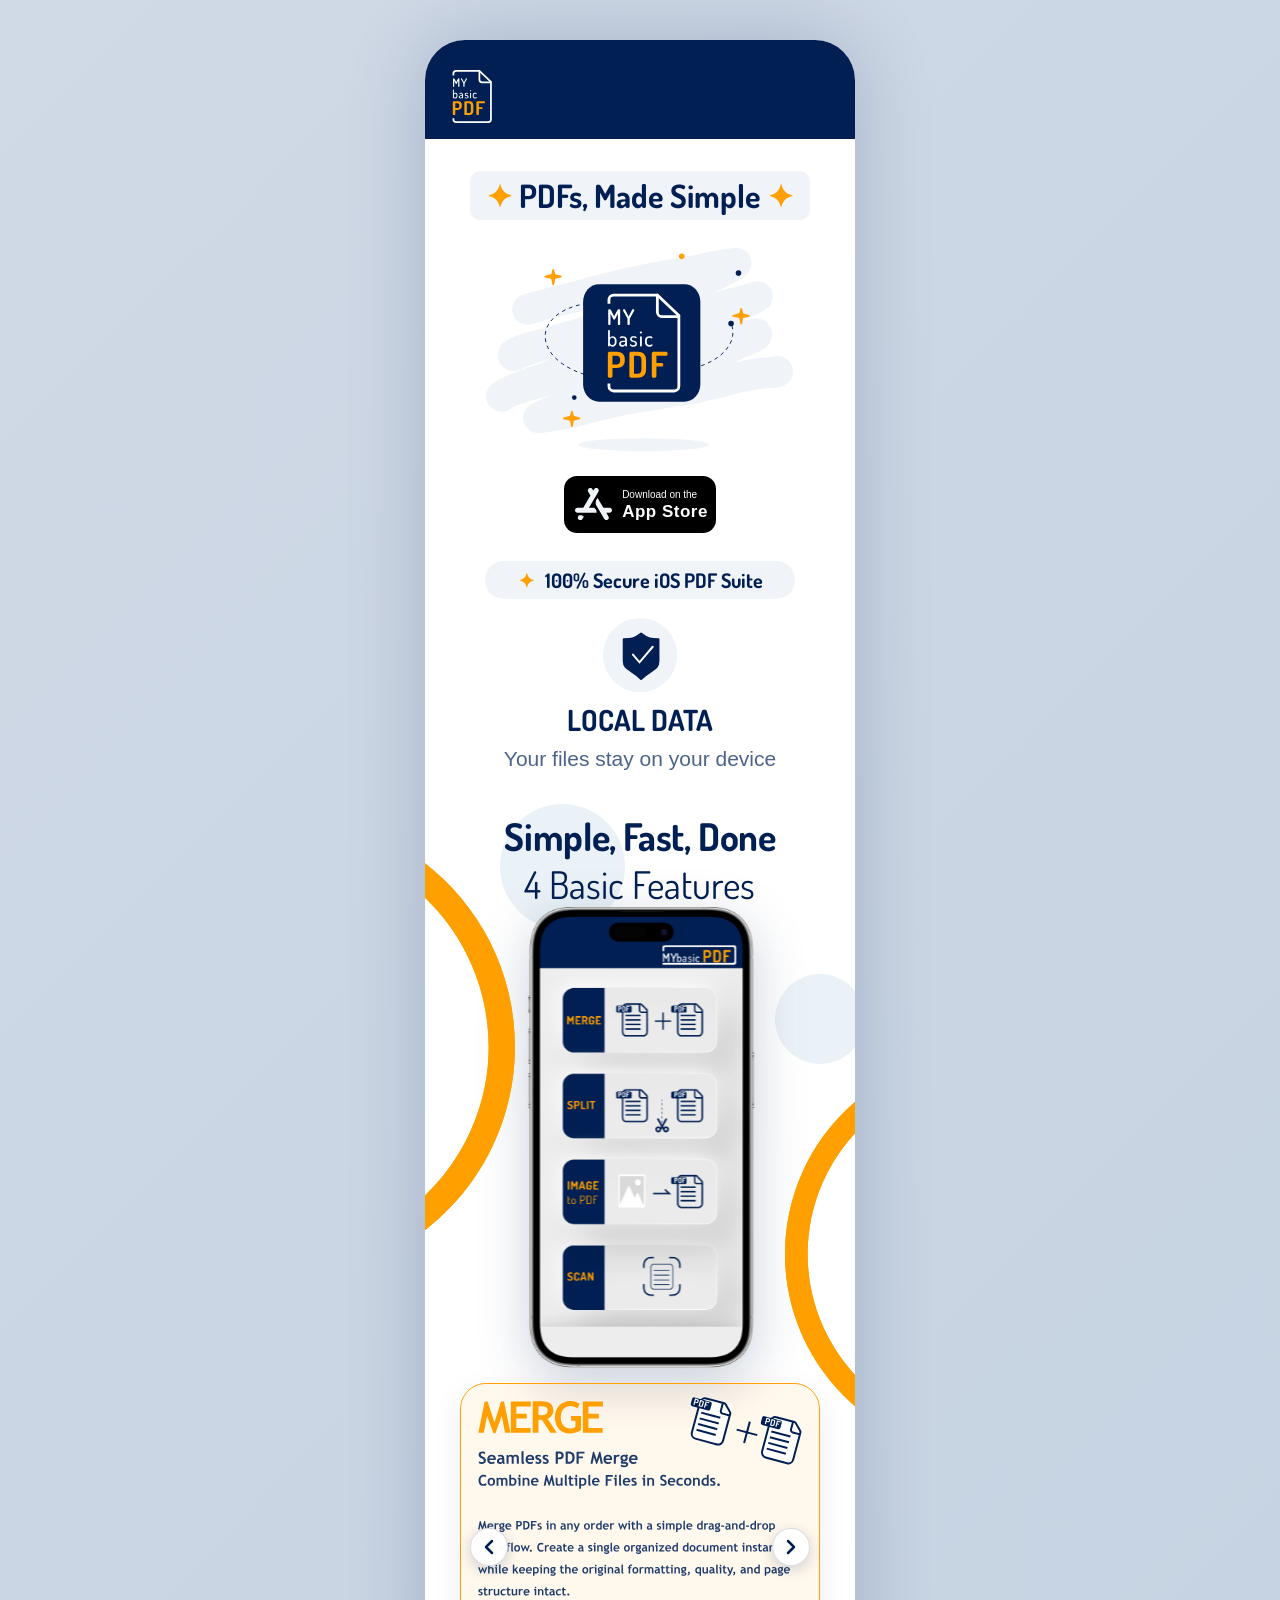
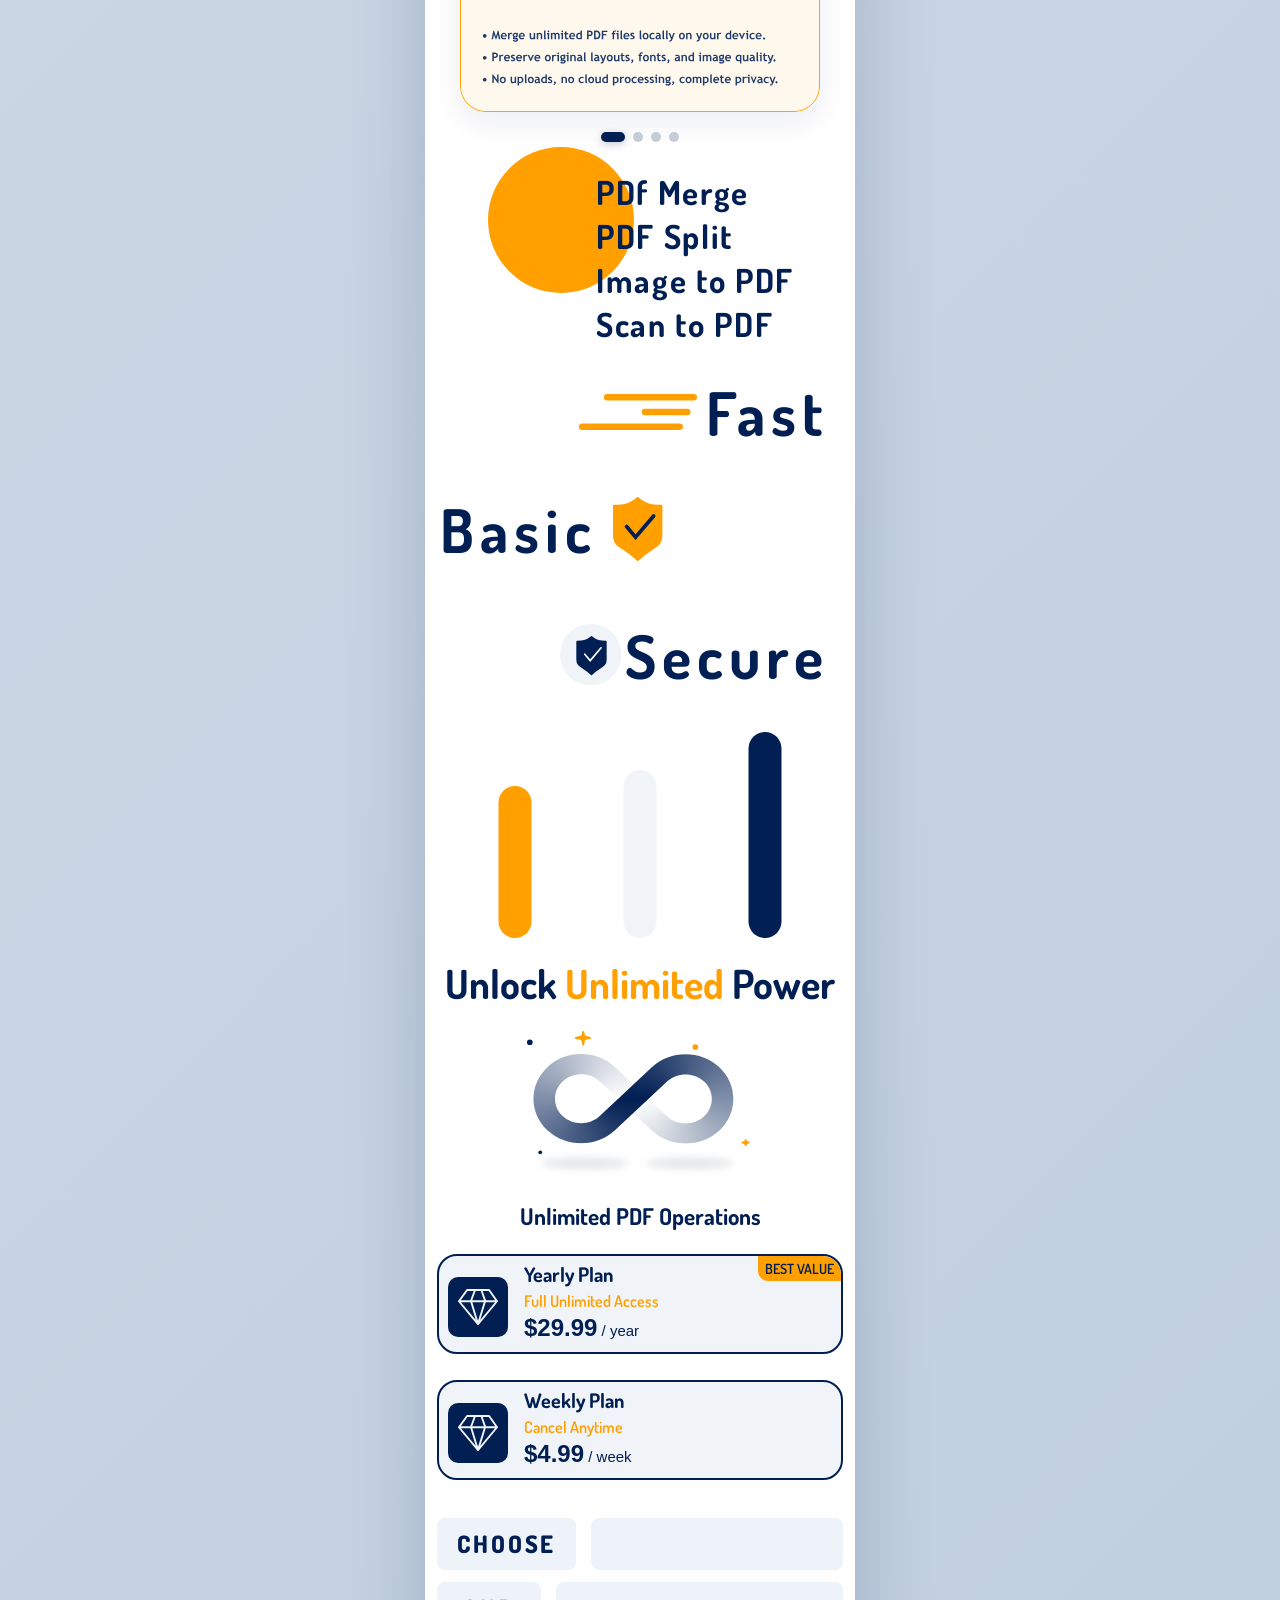
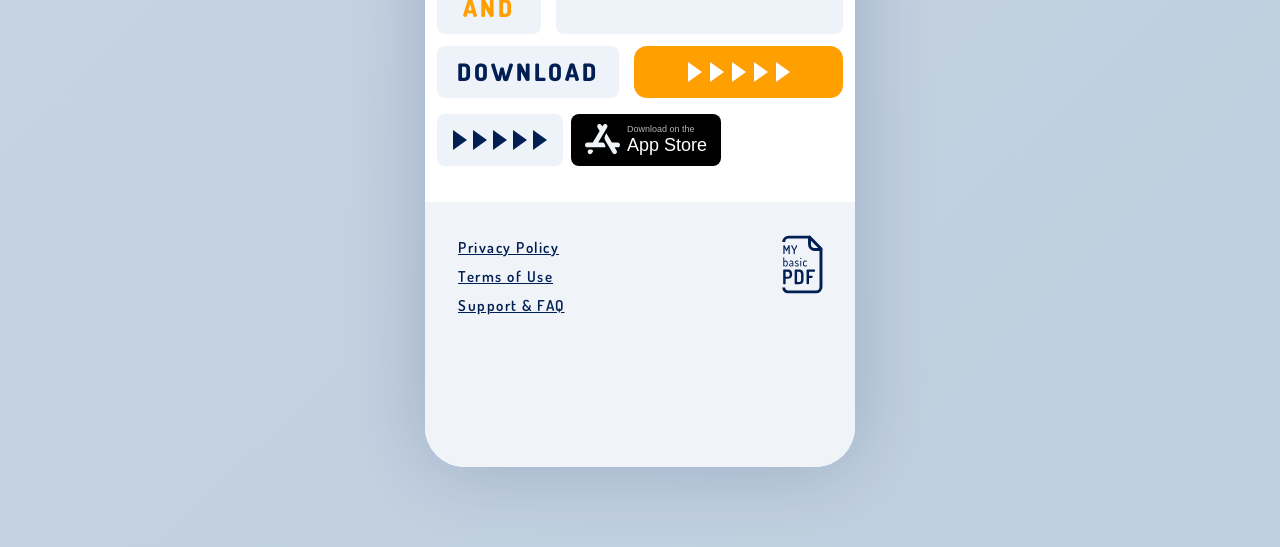
==== commit e607148d: "fix: store badge, prices and footer cleanup" ====
--- a/index.html
+++ b/index.html
@@ -220,8 +220,8 @@
                     </div>
                     <div class="plan-info">
                         <h3 class="plan-name">Yearly Plan</h3>
-                        <span class="plan-trial">3-Day Free Trial</span>
-                        <div class="plan-price"><b>$24.99</b><span> / year </span></div>
+                        <span class="plan-trial">Full Unlimited Access</span>
+                        <div class="plan-price"><b>$29.99</b><span> / year </span></div>
                     </div>
                 </div>
             </div>
@@ -236,7 +236,7 @@
                     </div>
                     <div class="plan-info">
                         <h3 class="plan-name">Weekly Plan</h3>
-                        <span class="plan-trial">3-Day Free Trial</span>
+                        <span class="plan-trial">Cancel Anytime</span>
                         <div class="plan-price"><b>$4.99</b><span> / week </span></div>
                     </div>
                 </div>
@@ -313,16 +313,7 @@
                 <a href="terms.html">Terms of Use</a>
                 <a href="support.html">Support &amp; FAQ</a>
             </nav>
-            <div class="footer-version">MYbasic PDF ver. 1.0.0</div>
-            <a href="#" id="footer-appstore-btn" class="footer-appstore-btn" aria-label="Download on the App Store">
-                <div class="footer-apple-box">
-                    <img src="assets/Vector2.svg" alt="">
-                </div>
-                <div class="footer-btn-text">
-                    <span class="footer-btn-sub">Download on the</span>
-                    <span class="footer-btn-main">App Store</span>
-                </div>
-            </a>
+            <div class="footer-version"></div>
         </footer>
 
     </div><!-- /#app-root -->
--- a/style.css
+++ b/style.css
@@ -201,8 +201,8 @@
     gap: 8px;
     width: 152px;
     height: 57px;
-    border-radius: 7px;
-    background: var(--orange);
+    border-radius: 13px;
+    background: black;
     text-decoration: none;
     padding: 8px;
     cursor: pointer;
@@ -212,14 +212,14 @@
 
 .appstore-btn:hover {
     transform: translateY(-2px);
-    box-shadow: 0 8px 20px rgba(255, 159, 0, 0.4);
+    box-shadow: 0 8px 20px rgba(0, 0, 0, 0.3);
 }
 
 .btn-apple-box {
     width: 42px;
     height: 38px;
     border-radius: 5px;
-    background: var(--navy);
+    background: transparent;
     display: flex;
     align-items: center;
     justify-content: center;
@@ -243,18 +243,21 @@
 .btn-sub {
     font-size: 10px;
     font-weight: 700;
-    color: var(--light-bg);
+    color: white;
     line-height: 1.2;
-    font-family: 'Dosis', sans-serif;
+    font-family: -apple-system, BlinkMacSystemFont, "Segoe UI", Roboto, sans-serif;
+    font-weight: 500;
 }
 
 .btn-main {
-    font-size: 20px;
-    font-weight: 700;
-    color: var(--navy);
+    font-size: 17px;
+    font-weight: 700;
+    color: white;
     line-height: 1;
     margin-top: 2px;
-    font-family: 'Dosis', sans-serif;
+    font-family: -apple-system, BlinkMacSystemFont, "Segoe UI", Roboto, sans-serif;
+    font-weight: 600;
+    letter-spacing: 0.5px;
 }
 
 /* ═══════════════════════════════════════════════════
@@ -748,12 +751,14 @@
     width: 100%;
     display: flex;
     flex-direction: column;
-    align-items: flex-start;
+    align-items: center;
     gap: 24px;
     padding: 24px 17px 24px;
 }
 
 .unlimited-title {
+    width: 100%;
+    text-align: center;
     font-size: 40px;
     font-weight: 700;
     color: var(--navy);
@@ -777,10 +782,12 @@
 }
 
 .unlimited-ops-label {
+    width: 100%;
+    text-align: center;
     font-size: 23px;
     font-weight: 700;
     color: var(--navy);
-    padding: 0 44px;
+    padding: 0;
     font-family: 'Dosis', sans-serif;
 }
 
@@ -1093,16 +1100,16 @@
 
 .cta-appstore-sub {
     font-size: 9px;
-    font-weight: 700;
-    font-family: 'Dosis', sans-serif;
-    color: var(--light-bg);
+    font-weight: 500;
+    font-family: -apple-system, BlinkMacSystemFont, "Segoe UI", Roboto, sans-serif;
+    color: white;
     line-height: 11px;
 }
 
 .cta-appstore-main {
     font-size: 18px;
-    font-weight: 800;
-    font-family: 'Dosis', sans-serif;
+    font-weight: 500;
+    font-family: -apple-system, BlinkMacSystemFont, "Segoe UI", Roboto, sans-serif;
     color: var(--navy);
     line-height: 20px;
 }
@@ -1111,7 +1118,7 @@
     min-height: 52px;
     flex: 1;
     background: var(--orange);
-    border-radius: 8px;
+    border-radius: 13px;
     display: flex;
     align-items: center;
     justify-content: center;
@@ -1129,7 +1136,7 @@
 }
 
 .cta-appstore-button.navy-button {
-    background: var(--navy);
+    background: black;
     color: var(--white);
 }
 
@@ -1148,7 +1155,7 @@
 /* Social media icons row */
 .social-icons-row {
     width: 100%;
-    display: flex;
+    display: none;
     justify-content: center;
     align-items: center;
     padding: 24px 0 8px;
